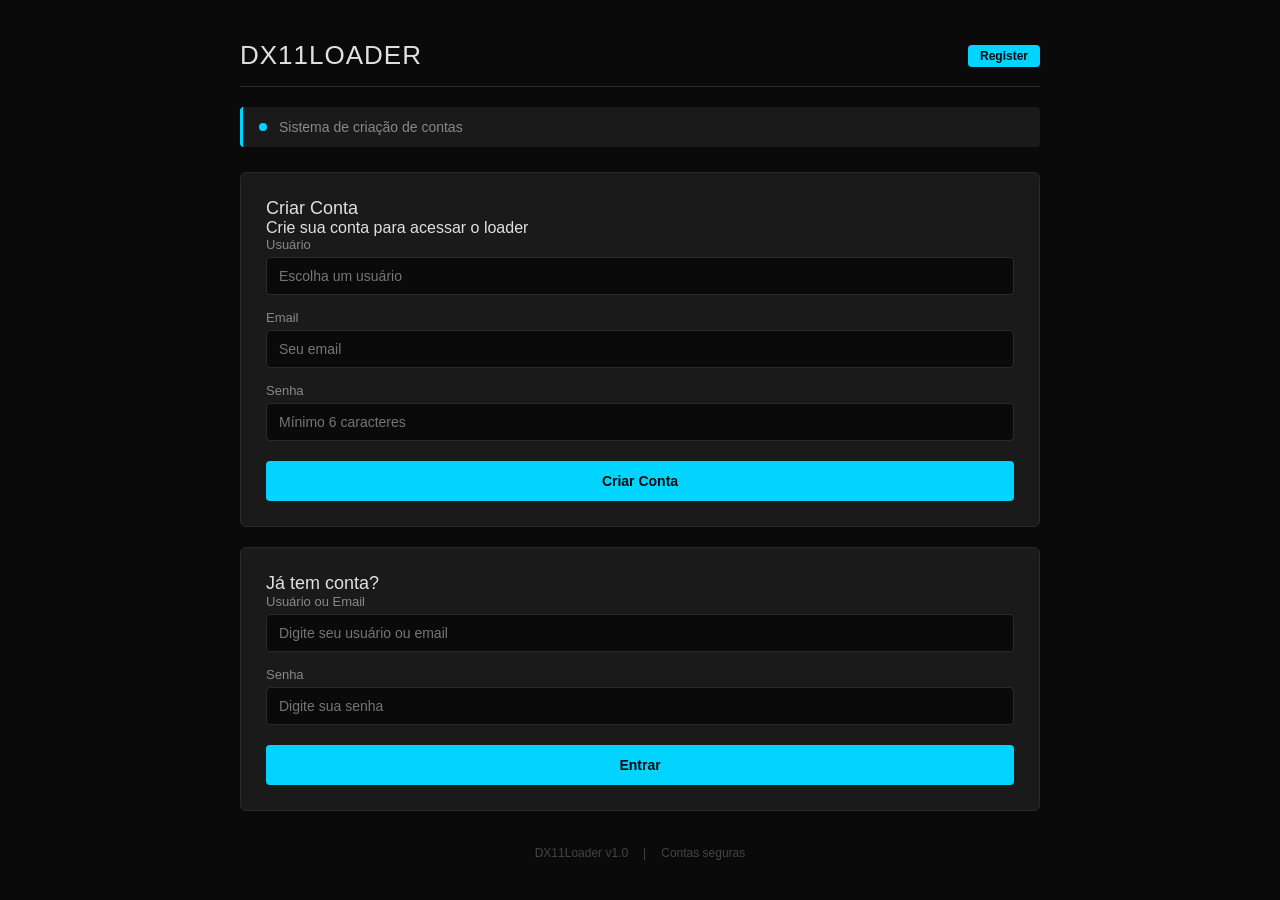
==== index.html @ 8d0c393f "Add files via upload" ====
<!DOCTYPE html>
<html lang="pt-BR">
<head>
    <meta charset="UTF-8">
    <meta name="viewport" content="width=device-width, initial-scale=1.0">
    <title>DX11Loader - Register</title>
    <link rel="stylesheet" href="style.css">
</head>
<body>
    <div class="container">
        <!-- Header -->
        <div class="header">
            <h1>DX11LOADER</h1>
            <span class="badge">Register</span>
        </div>

        <!-- Status -->
        <div class="status">
            <span class="dot"></span>
            <span>Sistema de criação de contas</span>
        </div>

        <!-- Register Form -->
        <div class="card">
            <h2>Criar Conta</h2>
            <p class="subtitle">Crie sua conta para acessar o loader</p>
            
            <form id="registerForm">
                <div class="form-group">
                    <label>Usuário</label>
                    <input type="text" id="regUsername" placeholder="Escolha um usuário" required>
                </div>
                <div class="form-group">
                    <label>Email</label>
                    <input type="email" id="regEmail" placeholder="Seu email" required>
                </div>
                <div class="form-group">
                    <label>Senha</label>
                    <input type="password" id="regPassword" placeholder="Mínimo 6 caracteres" required>
                </div>
                <button type="submit" class="btn-primary">Criar Conta</button>
            </form>
            <div id="registerMessage" class="message"></div>
        </div>

        <!-- Login -->
        <div class="card">
            <h2>Já tem conta?</h2>
            <form id="loginForm">
                <div class="form-group">
                    <label>Usuário ou Email</label>
                    <input type="text" id="loginUsername" placeholder="Digite seu usuário ou email" required>
                </div>
                <div class="form-group">
                    <label>Senha</label>
                    <input type="password" id="loginPassword" placeholder="Digite sua senha" required>
                </div>
                <button type="submit" class="btn-primary">Entrar</button>
            </form>
            <div id="loginMessage" class="message"></div>
        </div>

        <div class="footer">
            <span>DX11Loader v1.0</span>
            <span>|</span>
            <span>Contas seguras</span>
        </div>
    </div>

    <script src="script.js"></script>
</body>
</html>
---- style.css ----
* {
    margin: 0;
    padding: 0;
    box-sizing: border-box;
}

body {
    font-family: 'Segoe UI', -apple-system, BlinkMacSystemFont, sans-serif;
    background: #0A0A0A;
    color: #E0E0E0;
    display: flex;
    justify-content: center;
    padding: 40px 20px;
    min-height: 100vh;
}

.container {
    max-width: 800px;
    width: 100%;
}

.header {
    display: flex;
    justify-content: space-between;
    align-items: center;
    margin-bottom: 20px;
    padding-bottom: 15px;
    border-bottom: 1px solid #2A2A2A;
}

.header h1 {
    color: #E0E0E0;
    font-weight: 300;
    font-size: 26px;
    letter-spacing: 1px;
}

.badge {
    background: #00D4FF;
    color: #0A0A0A;
    padding: 4px 12px;
    border-radius: 4px;
    font-size: 12px;
    font-weight: 600;
}

.status {
    display: flex;
    align-items: center;
    gap: 12px;
    background: #1A1A1A;
    padding: 12px 16px;
    border-radius: 4px;
    margin-bottom: 25px;
    border-left: 3px solid #00D4FF;
    color: #888;
    font-size: 14px;
}

.status-users {
    margin-left: auto;
    color: #666;
}

.status-users strong {
    color: #00D4FF;
}

.dot {
    width: 8px;
    height: 8px;
    background: #00D4FF;
    border-radius: 50%;
    display: inline-block;
    animation: pulse 2s infinite;
}

@keyframes pulse {
    0%, 100% { opacity: 1; }
    50% { opacity: 0.3; }
}

.card {
    background: #1A1A1A;
    border-radius: 6px;
    padding: 25px;
    margin-bottom: 20px;
    border: 1px solid #2A2A2A;
}

.card h2 {
    color: #E0E0E0;
    font-size: 18px;
    font-weight: 400;
}

.card-header {
    display: flex;
    justify-content: space-between;
    align-items: center;
    margin-bottom: 15px;
}

.card-header h2 {
    margin-bottom: 0;
}

.count-badge {
    background: #00D4FF;
    color: #0A0A0A;
    padding: 2px 12px;
    border-radius: 12px;
    font-size: 14px;
    font-weight: 600;
}

.form-group {
    margin-bottom: 15px;
}

.form-group label {
    display: block;
    color: #888;
    font-size: 13px;
    margin-bottom: 5px;
}

.form-group input {
    width: 100%;
    padding: 10px 12px;
    background: #0A0A0A;
    border: 1px solid #2A2A2A;
    border-radius: 4px;
    color: #E0E0E0;
    font-size: 14px;
    outline: none;
    transition: border-color 0.2s;
}

.form-group input:focus {
    border-color: #00D4FF;
}

.btn-primary {
    width: 100%;
    padding: 12px;
    background: #00D4FF;
    color: #0A0A0A;
    border: none;
    border-radius: 4px;
    font-size: 14px;
    font-weight: 600;
    cursor: pointer;
    transition: background 0.2s;
    margin-top: 5px;
}

.btn-primary:hover {
    background: #00E5FF;
}

.btn-primary:active {
    background: #00B8D4;
}

.message {
    margin-top: 15px;
    padding: 10px 12px;
    border-radius: 4px;
    font-size: 14px;
    display: none;
}

.message.success {
    display: block;
    background: #003320;
    border: 1px solid #00C851;
    color: #00C851;
}

.message.error {
    display: block;
    background: #330000;
    border: 1px solid #FF4444;
    color: #FF4444;
}

/* Tabela de usuários */
.table-wrapper {
    overflow-x: auto;
    max-height: 300px;
    overflow-y: auto;
}

.table-wrapper::-webkit-scrollbar {
    width: 4px;
    height: 4px;
}

.table-wrapper::-webkit-scrollbar-track {
    background: transparent;
}

.table-wrapper::-webkit-scrollbar-thumb {
    background: #2A2A2A;
    border-radius: 2px;
}

.users-table {
    width: 100%;
    border-collapse: collapse;
    font-size: 14px;
}

.users-table thead {
    position: sticky;
    top: 0;
    z-index: 10;
}

.users-table th {
    text-align: left;
    padding: 10px 12px;
    color: #666;
    font-weight: 500;
    font-size: 12px;
    text-transform: uppercase;
    letter-spacing: 0.5px;
    background: #1A1A1A;
    border-bottom: 2px solid #2A2A2A;
}

.users-table td {
    padding: 10px 12px;
    border-bottom: 1px solid #2A2A2A;
    color: #E0E0E0;
}

.users-table tr:hover td {
    background: #222222;
}

.users-table .empty {
    text-align: center;
    color: #555;
    padding: 30px 0;
}

.users-table .user-id {
    color: #444;
    font-size: 12px;
}

.users-table .username {
    color: #00D4FF;
    font-weight: 500;
}

.users-table .email {
    color: #888;
    font-size: 13px;
}

.users-table .date {
    color: #444;
    font-size: 12px;
}

.api-endpoint {
    background: #0A0A0A;
    padding: 10px 14px;
    border-radius: 4px;
    margin-bottom: 8px;
    display: flex;
    align-items: center;
    gap: 12px;
    flex-wrap: wrap;
    border: 1px solid #2A2A2A;
}

.api-endpoint:last-child {
    margin-bottom: 0;
}

.method {
    font-size: 11px;
    font-weight: 700;
    padding: 2px 8px;
    border-radius: 3px;
    background: #00D4FF;
    color: #0A0A0A;
    text-transform: uppercase;
}

.url {
    color: #E0E0E0;
    font-family: 'Consolas', monospace;
    font-size: 13px;
}

.desc {
    color: #666;
    font-size: 12px;
    margin-left: auto;
}

.footer {
    text-align: center;
    color: #444;
    font-size: 12px;
    padding-top: 15px;
    display: flex;
    justify-content: center;
    gap: 15px;
}
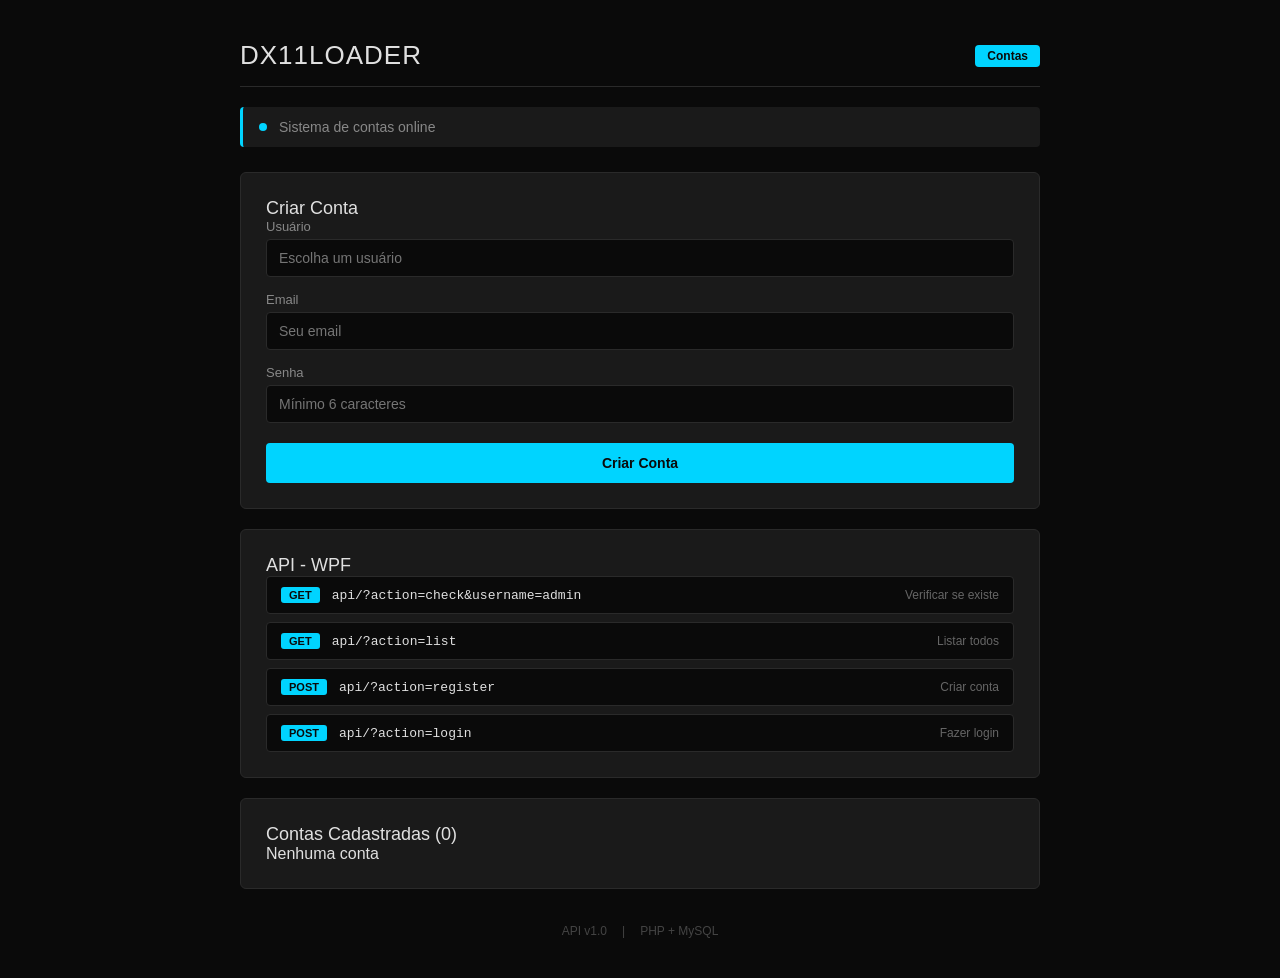
==== commit 934b96e3: "Update index.html" ====
--- a/index.html
+++ b/index.html
@@ -3,28 +3,24 @@
 <head>
     <meta charset="UTF-8">
     <meta name="viewport" content="width=device-width, initial-scale=1.0">
-    <title>DX11Loader - Register</title>
+    <title>DX11Loader - Contas</title>
     <link rel="stylesheet" href="style.css">
 </head>
 <body>
     <div class="container">
-        <!-- Header -->
         <div class="header">
             <h1>DX11LOADER</h1>
-            <span class="badge">Register</span>
+            <span class="badge">Contas</span>
         </div>
 
-        <!-- Status -->
         <div class="status">
             <span class="dot"></span>
-            <span>Sistema de criação de contas</span>
+            <span>Sistema de contas online</span>
         </div>
 
-        <!-- Register Form -->
+        <!-- Criar Conta -->
         <div class="card">
             <h2>Criar Conta</h2>
-            <p class="subtitle">Crie sua conta para acessar o loader</p>
-            
             <form id="registerForm">
                 <div class="form-group">
                     <label>Usuário</label>
@@ -43,30 +39,46 @@
             <div id="registerMessage" class="message"></div>
         </div>
 
-        <!-- Login -->
+        <!-- API Info -->
         <div class="card">
-            <h2>Já tem conta?</h2>
-            <form id="loginForm">
-                <div class="form-group">
-                    <label>Usuário ou Email</label>
-                    <input type="text" id="loginUsername" placeholder="Digite seu usuário ou email" required>
-                </div>
-                <div class="form-group">
-                    <label>Senha</label>
-                    <input type="password" id="loginPassword" placeholder="Digite sua senha" required>
-                </div>
-                <button type="submit" class="btn-primary">Entrar</button>
-            </form>
-            <div id="loginMessage" class="message"></div>
+            <h2>API - WPF</h2>
+            <div class="api-endpoint">
+                <span class="method">GET</span>
+                <span class="url">api/?action=check&username=admin</span>
+                <span class="desc">Verificar se existe</span>
+            </div>
+            <div class="api-endpoint">
+                <span class="method">GET</span>
+                <span class="url">api/?action=list</span>
+                <span class="desc">Listar todos</span>
+            </div>
+            <div class="api-endpoint">
+                <span class="method">POST</span>
+                <span class="url">api/?action=register</span>
+                <span class="desc">Criar conta</span>
+            </div>
+            <div class="api-endpoint">
+                <span class="method">POST</span>
+                <span class="url">api/?action=login</span>
+                <span class="desc">Fazer login</span>
+            </div>
+        </div>
+
+        <!-- Lista de Contas -->
+        <div class="card">
+            <h2>Contas Cadastradas <span id="userCount" class="count">(0)</span></h2>
+            <div id="usersList">
+                <div class="empty">Nenhuma conta</div>
+            </div>
         </div>
 
         <div class="footer">
-            <span>DX11Loader v1.0</span>
+            <span>API v1.0</span>
             <span>|</span>
-            <span>Contas seguras</span>
+            <span>PHP + MySQL</span>
         </div>
     </div>
 
     <script src="script.js"></script>
 </body>
-</html>+</html>
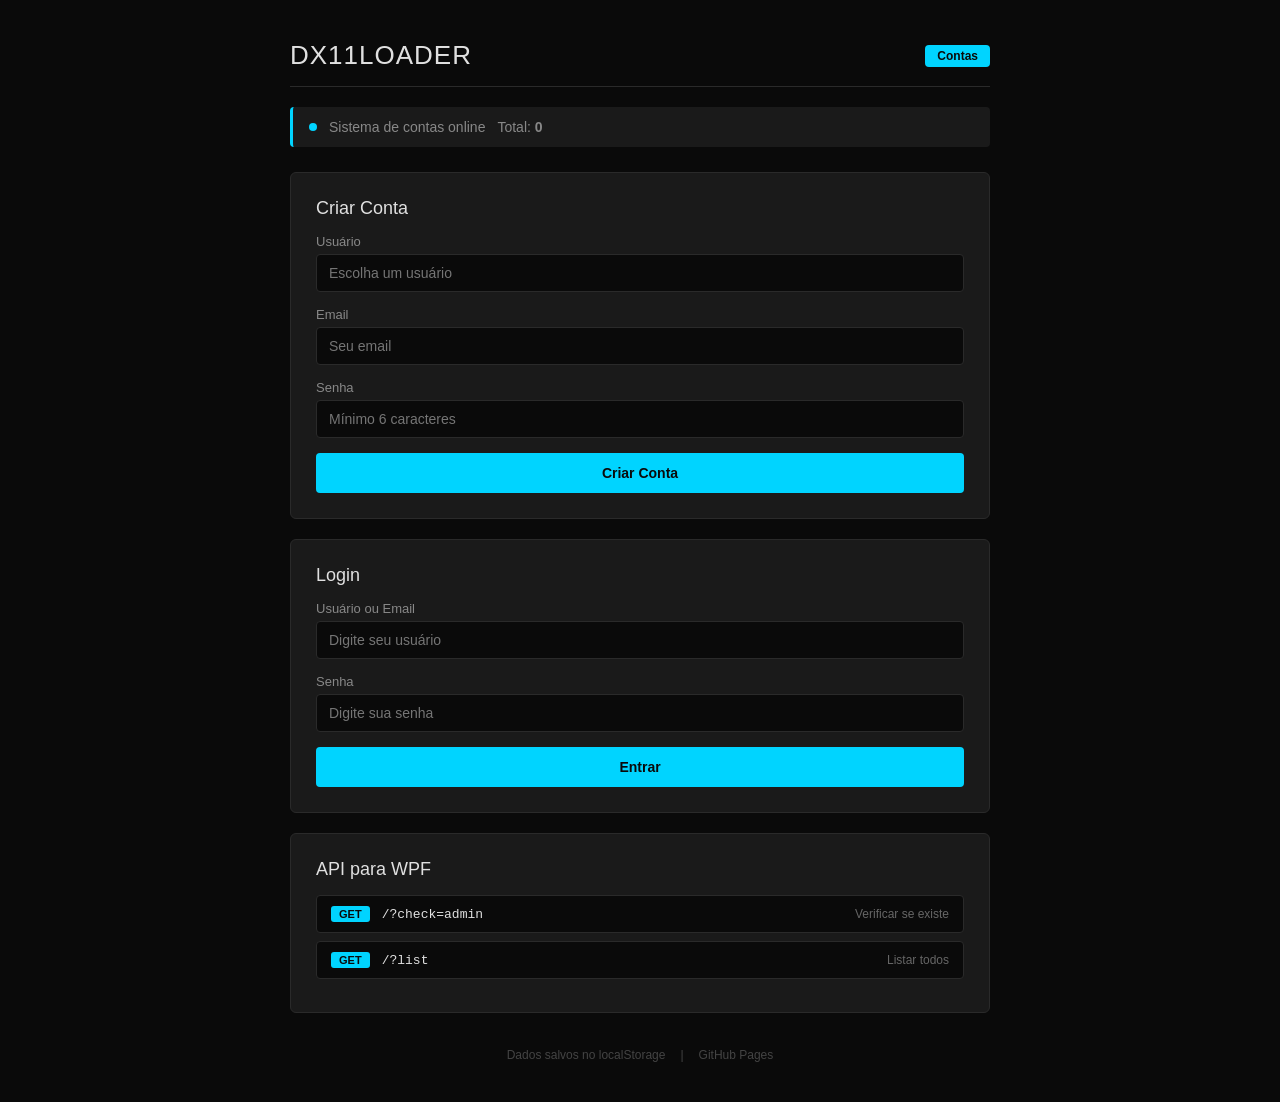
==== commit 397825ca: "Update index.html" ====
--- a/index.html
+++ b/index.html
@@ -16,6 +16,7 @@
         <div class="status">
             <span class="dot"></span>
             <span>Sistema de contas online</span>
+            <span class="status-users">Total: <strong id="totalUsers">0</strong></span>
         </div>
 
         <!-- Criar Conta -->
@@ -39,43 +40,42 @@
             <div id="registerMessage" class="message"></div>
         </div>
 
+        <!-- Login -->
+        <div class="card">
+            <h2>Login</h2>
+            <form id="loginForm">
+                <div class="form-group">
+                    <label>Usuário ou Email</label>
+                    <input type="text" id="loginUsername" placeholder="Digite seu usuário" required>
+                </div>
+                <div class="form-group">
+                    <label>Senha</label>
+                    <input type="password" id="loginPassword" placeholder="Digite sua senha" required>
+                </div>
+                <button type="submit" class="btn-primary">Entrar</button>
+            </form>
+            <div id="loginMessage" class="message"></div>
+        </div>
+
         <!-- API Info -->
         <div class="card">
-            <h2>API - WPF</h2>
+            <h2>API para WPF</h2>
             <div class="api-endpoint">
                 <span class="method">GET</span>
-                <span class="url">api/?action=check&username=admin</span>
+                <span class="url">/?check=admin</span>
                 <span class="desc">Verificar se existe</span>
             </div>
             <div class="api-endpoint">
                 <span class="method">GET</span>
-                <span class="url">api/?action=list</span>
+                <span class="url">/?list</span>
                 <span class="desc">Listar todos</span>
-            </div>
-            <div class="api-endpoint">
-                <span class="method">POST</span>
-                <span class="url">api/?action=register</span>
-                <span class="desc">Criar conta</span>
-            </div>
-            <div class="api-endpoint">
-                <span class="method">POST</span>
-                <span class="url">api/?action=login</span>
-                <span class="desc">Fazer login</span>
-            </div>
-        </div>
-
-        <!-- Lista de Contas -->
-        <div class="card">
-            <h2>Contas Cadastradas <span id="userCount" class="count">(0)</span></h2>
-            <div id="usersList">
-                <div class="empty">Nenhuma conta</div>
             </div>
         </div>
 
         <div class="footer">
-            <span>API v1.0</span>
+            <span>Dados salvos no localStorage</span>
             <span>|</span>
-            <span>PHP + MySQL</span>
+            <span>GitHub Pages</span>
         </div>
     </div>
 
--- a/style.css
+++ b/style.css
@@ -5,7 +5,7 @@
 }
 
 body {
-    font-family: 'Segoe UI', -apple-system, BlinkMacSystemFont, sans-serif;
+    font-family: 'Segoe UI', sans-serif;
     background: #0A0A0A;
     color: #E0E0E0;
     display: flex;
@@ -15,7 +15,7 @@
 }
 
 .container {
-    max-width: 800px;
+    max-width: 700px;
     width: 100%;
 }
 
@@ -55,15 +55,6 @@
     border-left: 3px solid #00D4FF;
     color: #888;
     font-size: 14px;
-}
-
-.status-users {
-    margin-left: auto;
-    color: #666;
-}
-
-.status-users strong {
-    color: #00D4FF;
 }
 
 .dot {
@@ -92,26 +83,13 @@
     color: #E0E0E0;
     font-size: 18px;
     font-weight: 400;
-}
-
-.card-header {
-    display: flex;
-    justify-content: space-between;
-    align-items: center;
     margin-bottom: 15px;
 }
 
-.card-header h2 {
-    margin-bottom: 0;
-}
-
-.count-badge {
-    background: #00D4FF;
-    color: #0A0A0A;
-    padding: 2px 12px;
-    border-radius: 12px;
-    font-size: 14px;
-    font-weight: 600;
+.count {
+    color: #666;
+    font-size: 14px;
+    font-weight: 300;
 }
 
 .form-group {
@@ -152,15 +130,10 @@
     font-weight: 600;
     cursor: pointer;
     transition: background 0.2s;
-    margin-top: 5px;
 }
 
 .btn-primary:hover {
     background: #00E5FF;
-}
-
-.btn-primary:active {
-    background: #00B8D4;
 }
 
 .message {
@@ -185,87 +158,6 @@
     color: #FF4444;
 }
 
-/* Tabela de usuários */
-.table-wrapper {
-    overflow-x: auto;
-    max-height: 300px;
-    overflow-y: auto;
-}
-
-.table-wrapper::-webkit-scrollbar {
-    width: 4px;
-    height: 4px;
-}
-
-.table-wrapper::-webkit-scrollbar-track {
-    background: transparent;
-}
-
-.table-wrapper::-webkit-scrollbar-thumb {
-    background: #2A2A2A;
-    border-radius: 2px;
-}
-
-.users-table {
-    width: 100%;
-    border-collapse: collapse;
-    font-size: 14px;
-}
-
-.users-table thead {
-    position: sticky;
-    top: 0;
-    z-index: 10;
-}
-
-.users-table th {
-    text-align: left;
-    padding: 10px 12px;
-    color: #666;
-    font-weight: 500;
-    font-size: 12px;
-    text-transform: uppercase;
-    letter-spacing: 0.5px;
-    background: #1A1A1A;
-    border-bottom: 2px solid #2A2A2A;
-}
-
-.users-table td {
-    padding: 10px 12px;
-    border-bottom: 1px solid #2A2A2A;
-    color: #E0E0E0;
-}
-
-.users-table tr:hover td {
-    background: #222222;
-}
-
-.users-table .empty {
-    text-align: center;
-    color: #555;
-    padding: 30px 0;
-}
-
-.users-table .user-id {
-    color: #444;
-    font-size: 12px;
-}
-
-.users-table .username {
-    color: #00D4FF;
-    font-weight: 500;
-}
-
-.users-table .email {
-    color: #888;
-    font-size: 13px;
-}
-
-.users-table .date {
-    color: #444;
-    font-size: 12px;
-}
-
 .api-endpoint {
     background: #0A0A0A;
     padding: 10px 14px;
@@ -276,10 +168,6 @@
     gap: 12px;
     flex-wrap: wrap;
     border: 1px solid #2A2A2A;
-}
-
-.api-endpoint:last-child {
-    margin-bottom: 0;
 }
 
 .method {
@@ -304,6 +192,49 @@
     margin-left: auto;
 }
 
+#usersList {
+    max-height: 200px;
+    overflow-y: auto;
+}
+
+#usersList::-webkit-scrollbar {
+    width: 4px;
+}
+
+#usersList::-webkit-scrollbar-thumb {
+    background: #2A2A2A;
+    border-radius: 2px;
+}
+
+.empty {
+    color: #555;
+    text-align: center;
+    padding: 20px 0;
+}
+
+.user-item {
+    display: flex;
+    justify-content: space-between;
+    align-items: center;
+    padding: 10px 0;
+    border-bottom: 1px solid #2A2A2A;
+}
+
+.user-item .username {
+    color: #00D4FF;
+    font-weight: 500;
+}
+
+.user-item .email {
+    color: #666;
+    font-size: 13px;
+}
+
+.user-item .date {
+    color: #444;
+    font-size: 12px;
+}
+
 .footer {
     text-align: center;
     color: #444;
@@ -312,4 +243,4 @@
     display: flex;
     justify-content: center;
     gap: 15px;
-}+}
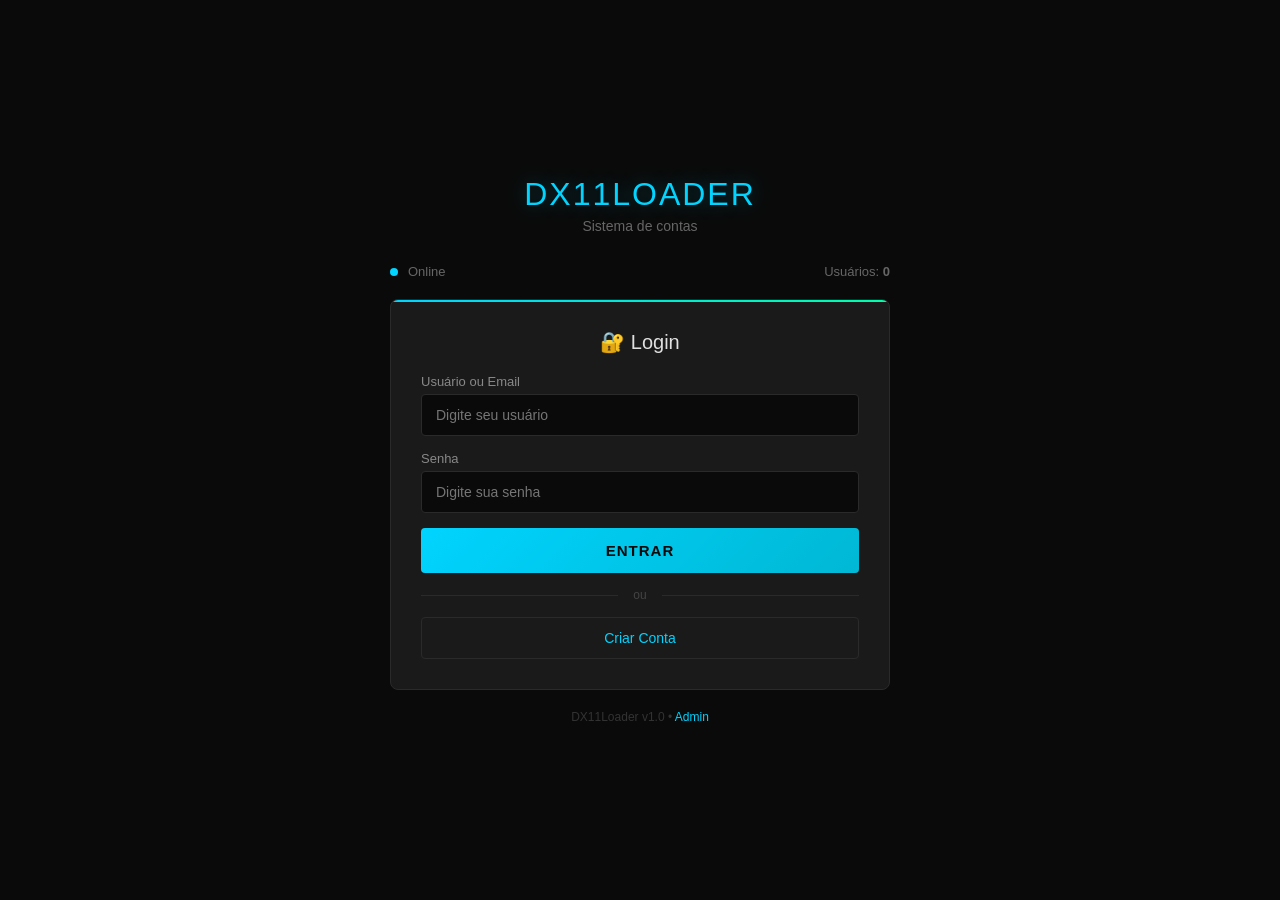
==== commit 653735f0: "Add files via upload" ====
--- a/index.html
+++ b/index.html
@@ -1,84 +1,475 @@
-<!DOCTYPE html>
-<html lang="pt-BR">
-<head>
-    <meta charset="UTF-8">
-    <meta name="viewport" content="width=device-width, initial-scale=1.0">
-    <title>DX11Loader - Contas</title>
-    <link rel="stylesheet" href="style.css">
-</head>
-<body>
-    <div class="container">
-        <div class="header">
-            <h1>DX11LOADER</h1>
-            <span class="badge">Contas</span>
-        </div>
-
-        <div class="status">
-            <span class="dot"></span>
-            <span>Sistema de contas online</span>
-            <span class="status-users">Total: <strong id="totalUsers">0</strong></span>
-        </div>
-
-        <!-- Criar Conta -->
-        <div class="card">
-            <h2>Criar Conta</h2>
-            <form id="registerForm">
-                <div class="form-group">
-                    <label>Usuário</label>
-                    <input type="text" id="regUsername" placeholder="Escolha um usuário" required>
-                </div>
-                <div class="form-group">
-                    <label>Email</label>
-                    <input type="email" id="regEmail" placeholder="Seu email" required>
-                </div>
-                <div class="form-group">
-                    <label>Senha</label>
-                    <input type="password" id="regPassword" placeholder="Mínimo 6 caracteres" required>
-                </div>
-                <button type="submit" class="btn-primary">Criar Conta</button>
-            </form>
-            <div id="registerMessage" class="message"></div>
-        </div>
-
-        <!-- Login -->
-        <div class="card">
-            <h2>Login</h2>
-            <form id="loginForm">
-                <div class="form-group">
-                    <label>Usuário ou Email</label>
-                    <input type="text" id="loginUsername" placeholder="Digite seu usuário" required>
-                </div>
-                <div class="form-group">
-                    <label>Senha</label>
-                    <input type="password" id="loginPassword" placeholder="Digite sua senha" required>
-                </div>
-                <button type="submit" class="btn-primary">Entrar</button>
-            </form>
-            <div id="loginMessage" class="message"></div>
-        </div>
-
-        <!-- API Info -->
-        <div class="card">
-            <h2>API para WPF</h2>
-            <div class="api-endpoint">
-                <span class="method">GET</span>
-                <span class="url">/?check=admin</span>
-                <span class="desc">Verificar se existe</span>
-            </div>
-            <div class="api-endpoint">
-                <span class="method">GET</span>
-                <span class="url">/?list</span>
-                <span class="desc">Listar todos</span>
-            </div>
-        </div>
-
-        <div class="footer">
-            <span>Dados salvos no localStorage</span>
-            <span>|</span>
-            <span>GitHub Pages</span>
-        </div>
-    </div>
-
-    <script src="script.js"></script>
-</body>
-</html>
+<!DOCTYPE html>
+<html lang="pt-BR">
+<head>
+    <meta charset="UTF-8">
+    <meta name="viewport" content="width=device-width, initial-scale=1.0">
+    <title>DX11Loader - Login</title>
+    <style>
+        /* ===== RESET ===== */
+        * {
+            margin: 0;
+            padding: 0;
+            box-sizing: border-box;
+        }
+        body {
+            font-family: 'Segoe UI', -apple-system, BlinkMacSystemFont, sans-serif;
+            background: #0A0A0A;
+            color: #E0E0E0;
+            display: flex;
+            justify-content: center;
+            align-items: center;
+            min-height: 100vh;
+            padding: 20px;
+        }
+        /* ===== CONTAINER ===== */
+        .container {
+            max-width: 500px;
+            width: 100%;
+        }
+        /* ===== HEADER ===== */
+        .header {
+            text-align: center;
+            margin-bottom: 30px;
+        }
+        .header h1 {
+            font-weight: 300;
+            font-size: 32px;
+            color: #00D4FF;
+            letter-spacing: 2px;
+            text-shadow: 0 0 20px rgba(0, 212, 255, 0.3);
+        }
+        .header p {
+            color: #666;
+            font-size: 14px;
+            margin-top: 5px;
+        }
+        /* ===== CARDS ===== */
+        .card {
+            background: #1A1A1A;
+            border-radius: 8px;
+            padding: 30px;
+            border: 1px solid #2A2A2A;
+            margin-bottom: 15px;
+            position: relative;
+            overflow: hidden;
+        }
+        .card::before {
+            content: '';
+            position: absolute;
+            top: 0;
+            left: 0;
+            right: 0;
+            height: 2px;
+            background: linear-gradient(90deg, #00D4FF, #00FFAA, #00D4FF);
+            background-size: 200% 100%;
+            animation: gradientMove 3s ease-in-out infinite;
+        }
+        @keyframes gradientMove {
+            0% { background-position: 0% 50%; }
+            50% { background-position: 100% 50%; }
+            100% { background-position: 0% 50%; }
+        }
+        .card h2 {
+            font-weight: 400;
+            font-size: 20px;
+            color: #E0E0E0;
+            margin-bottom: 20px;
+            text-align: center;
+        }
+        /* ===== FORM ===== */
+        .form-group {
+            margin-bottom: 15px;
+        }
+        .form-group label {
+            display: block;
+            color: #888;
+            font-size: 13px;
+            margin-bottom: 5px;
+            font-weight: 500;
+        }
+        .form-group input {
+            width: 100%;
+            padding: 12px 14px;
+            background: #0A0A0A;
+            border: 1px solid #2A2A2A;
+            border-radius: 4px;
+            color: #E0E0E0;
+            font-size: 14px;
+            outline: none;
+            transition: border-color 0.3s, box-shadow 0.3s;
+        }
+        .form-group input:focus {
+            border-color: #00D4FF;
+            box-shadow: 0 0 15px rgba(0, 212, 255, 0.1);
+        }
+        /* ===== BUTTONS ===== */
+        .btn-primary {
+            width: 100%;
+            padding: 14px;
+            background: linear-gradient(135deg, #00D4FF, #00B8D4);
+            color: #0A0A0A;
+            border: none;
+            border-radius: 4px;
+            font-size: 15px;
+            font-weight: 600;
+            cursor: pointer;
+            transition: all 0.3s;
+            text-transform: uppercase;
+            letter-spacing: 1px;
+        }
+        .btn-primary:hover {
+            transform: translateY(-2px);
+            box-shadow: 0 5px 20px rgba(0, 212, 255, 0.3);
+        }
+        .btn-primary:active {
+            transform: translateY(0);
+        }
+        .btn-secondary {
+            width: 100%;
+            padding: 12px;
+            background: transparent;
+            color: #00D4FF;
+            border: 1px solid #2A2A2A;
+            border-radius: 4px;
+            font-size: 14px;
+            cursor: pointer;
+            transition: all 0.3s;
+        }
+        .btn-secondary:hover {
+            border-color: #00D4FF;
+            background: rgba(0, 212, 255, 0.05);
+        }
+        /* ===== MESSAGES ===== */
+        .message {
+            margin-top: 15px;
+            padding: 10px 14px;
+            border-radius: 4px;
+            font-size: 14px;
+            display: none;
+            animation: slideDown 0.3s ease;
+        }
+        @keyframes slideDown {
+            from { opacity: 0; transform: translateY(-10px); }
+            to { opacity: 1; transform: translateY(0); }
+        }
+        .message.success {
+            display: block;
+            background: #003320;
+            border: 1px solid #00C851;
+            color: #00C851;
+        }
+        .message.error {
+            display: block;
+            background: #330000;
+            border: 1px solid #FF4444;
+            color: #FF4444;
+        }
+        /* ===== DIVIDER ===== */
+        .divider {
+            display: flex;
+            align-items: center;
+            gap: 15px;
+            margin: 15px 0;
+            color: #444;
+            font-size: 12px;
+        }
+        .divider::before, .divider::after {
+            content: '';
+            flex: 1;
+            height: 1px;
+            background: #2A2A2A;
+        }
+        /* ===== STATUS ===== */
+        .status {
+            display: flex;
+            align-items: center;
+            gap: 10px;
+            justify-content: center;
+            color: #666;
+            font-size: 13px;
+            margin-bottom: 20px;
+        }
+        .dot {
+            width: 8px;
+            height: 8px;
+            background: #00D4FF;
+            border-radius: 50%;
+            animation: pulse 2s infinite;
+        }
+        @keyframes pulse {
+            0%, 100% { opacity: 1; }
+            50% { opacity: 0.3; }
+        }
+        /* ===== FOOTER ===== */
+        .footer {
+            text-align: center;
+            color: #333;
+            font-size: 12px;
+            margin-top: 20px;
+        }
+        .footer a {
+            color: #00D4FF;
+            text-decoration: none;
+        }
+        /* ===== SCROLLBAR ===== */
+        ::-webkit-scrollbar { width: 6px; }
+        ::-webkit-scrollbar-track { background: #0A0A0A; }
+        ::-webkit-scrollbar-thumb { background: #2A2A2A; border-radius: 3px; }
+        ::-webkit-scrollbar-thumb:hover { background: #3A3A3A; }
+    </style>
+</head>
+<body>
+    <div class="container">
+        <div class="header">
+            <h1>DX11LOADER</h1>
+            <p>Sistema de contas</p>
+        </div>
+
+        <div class="status">
+            <span class="dot"></span>
+            <span>Online</span>
+            <span style="margin-left: auto;">Usuários: <strong id="totalUsers">0</strong></span>
+        </div>
+
+        <!-- Login -->
+        <div class="card" id="loginCard">
+            <h2>🔐 Login</h2>
+            <form id="loginForm">
+                <div class="form-group">
+                    <label>Usuário ou Email</label>
+                    <input type="text" id="loginUsername" placeholder="Digite seu usuário" required>
+                </div>
+                <div class="form-group">
+                    <label>Senha</label>
+                    <input type="password" id="loginPassword" placeholder="Digite sua senha" required>
+                </div>
+                <button type="submit" class="btn-primary">Entrar</button>
+            </form>
+            <div id="loginMessage" class="message"></div>
+            <div class="divider">ou</div>
+            <button class="btn-secondary" onclick="showRegister()">Criar Conta</button>
+        </div>
+
+        <!-- Registrar -->
+        <div class="card" id="registerCard" style="display: none;">
+            <h2>📝 Criar Conta</h2>
+            <form id="registerForm">
+                <div class="form-group">
+                    <label>Usuário</label>
+                    <input type="text" id="regUsername" placeholder="Escolha um usuário" required>
+                </div>
+                <div class="form-group">
+                    <label>Email</label>
+                    <input type="email" id="regEmail" placeholder="Seu email" required>
+                </div>
+                <div class="form-group">
+                    <label>Senha</label>
+                    <input type="password" id="regPassword" placeholder="Mínimo 6 caracteres" required>
+                </div>
+                <button type="submit" class="btn-primary">Criar Conta</button>
+            </form>
+            <div id="registerMessage" class="message"></div>
+            <div class="divider">ou</div>
+            <button class="btn-secondary" onclick="showLogin()">Já tenho conta</button>
+        </div>
+
+        <div class="footer">
+            <span>DX11Loader v1.0</span>
+            <span>•</span>
+            <a href="checklist.html" target="_blank">Admin</a>
+        </div>
+    </div>
+
+    <script>
+        // ============ PROTEÇÃO ANTI-INSPEÇÃO ============
+        document.addEventListener('keydown', function(e) {
+            if (e.key === 'F12' || 
+                (e.ctrlKey && e.shiftKey && (e.key === 'I' || e.key === 'J' || e.key === 'C')) ||
+                (e.ctrlKey && e.key === 'U')) {
+                e.preventDefault();
+                alert('🚫 Acesso negado!');
+                return false;
+            }
+        });
+
+        document.addEventListener('contextmenu', function(e) {
+            e.preventDefault();
+            alert('🚫 Clique direito bloqueado!');
+        });
+
+        // ============ BANCO DE DADOS ============
+        const DB = {
+            getUsers() {
+                try {
+                    return JSON.parse(localStorage.getItem('dx11_users') || '[]');
+                } catch {
+                    return [];
+                }
+            },
+            setUsers(users) {
+                localStorage.setItem('dx11_users', JSON.stringify(users));
+            },
+            getIP() {
+                return new Promise((resolve) => {
+                    fetch('https://api.ipify.org?format=json')
+                        .then(r => r.json())
+                        .then(d => resolve(d.ip))
+                        .catch(() => resolve('Não disponível'));
+                });
+            }
+        };
+
+        // ============ FUNÇÕES ============
+
+        function loginUser(username, password) {
+            const users = DB.getUsers();
+            const user = users.find(u => u.username === username || u.email === username);
+            
+            if (!user) {
+                return { success: false, message: 'Usuário não encontrado' };
+            }
+            
+            try {
+                const decodedPassword = atob(user.password);
+                if (password !== decodedPassword) {
+                    return { success: false, message: 'Senha incorreta' };
+                }
+            } catch {
+                return { success: false, message: 'Erro ao verificar senha' };
+            }
+            
+            return {
+                success: true,
+                message: 'Login realizado com sucesso',
+                user: {
+                    id: user.id,
+                    username: user.username,
+                    email: user.email
+                }
+            };
+        }
+
+        function registerUser(username, email, password) {
+            const users = DB.getUsers();
+
+            if (!username || !email || !password) {
+                return { success: false, message: 'Preencha todos os campos' };
+            }
+
+            if (username.length < 3) {
+                return { success: false, message: 'Usuário deve ter no mínimo 3 caracteres' };
+            }
+
+            if (password.length < 6) {
+                return { success: false, message: 'Senha deve ter no mínimo 6 caracteres' };
+            }
+
+            if (!email.includes('@')) {
+                return { success: false, message: 'Email inválido' };
+            }
+
+            if (users.find(u => u.username === username)) {
+                return { success: false, message: 'Usuário já existe' };
+            }
+
+            if (users.find(u => u.email === email)) {
+                return { success: false, message: 'Email já cadastrado' };
+            }
+
+            const newUser = {
+                id: users.length + 1,
+                username: username,
+                email: email,
+                password: btoa(password),
+                created_at: new Date().toISOString(),
+                ip: 'Aguardando...'
+            };
+
+            // Pega o IP
+            DB.getIP().then(ip => {
+                newUser.ip = ip;
+                const users = DB.getUsers();
+                const index = users.findIndex(u => u.id === newUser.id);
+                if (index !== -1) {
+                    users[index].ip = ip;
+                    DB.setUsers(users);
+                }
+            });
+
+            users.push(newUser);
+            DB.setUsers(users);
+
+            return { 
+                success: true, 
+                message: 'Conta criada com sucesso!',
+                user: newUser
+            };
+        }
+
+        // ============ UI ============
+
+        function showMessage(elementId, message, type) {
+            const el = document.getElementById(elementId);
+            if (!el) return;
+            el.textContent = message;
+            el.className = 'message ' + type;
+            
+            setTimeout(() => {
+                el.className = 'message';
+            }, 5000);
+        }
+
+        function updateUI() {
+            const users = DB.getUsers();
+            document.getElementById('totalUsers').textContent = users.length;
+        }
+
+        function showRegister() {
+            document.getElementById('loginCard').style.display = 'none';
+            document.getElementById('registerCard').style.display = 'block';
+        }
+
+        function showLogin() {
+            document.getElementById('loginCard').style.display = 'block';
+            document.getElementById('registerCard').style.display = 'none';
+        }
+
+        // ============ EVENTOS ============
+
+        document.addEventListener('DOMContentLoaded', function() {
+            updateUI();
+
+            document.getElementById('loginForm').addEventListener('submit', function(e) {
+                e.preventDefault();
+                const username = document.getElementById('loginUsername').value.trim();
+                const password = document.getElementById('loginPassword').value;
+                const result = loginUser(username, password);
+                
+                if (result.success) {
+                    showMessage('loginMessage', result.message, 'success');
+                    this.reset();
+                } else {
+                    showMessage('loginMessage', result.message, 'error');
+                }
+            });
+
+            document.getElementById('registerForm').addEventListener('submit', function(e) {
+                e.preventDefault();
+                const username = document.getElementById('regUsername').value.trim();
+                const email = document.getElementById('regEmail').value.trim();
+                const password = document.getElementById('regPassword').value;
+                const result = registerUser(username, email, password);
+                
+                if (result.success) {
+                    showMessage('registerMessage', result.message, 'success');
+                    this.reset();
+                    updateUI();
+                    setTimeout(showLogin, 1500);
+                } else {
+                    showMessage('registerMessage', result.message, 'error');
+                }
+            });
+        });
+    </script>
+</body>
+</html>
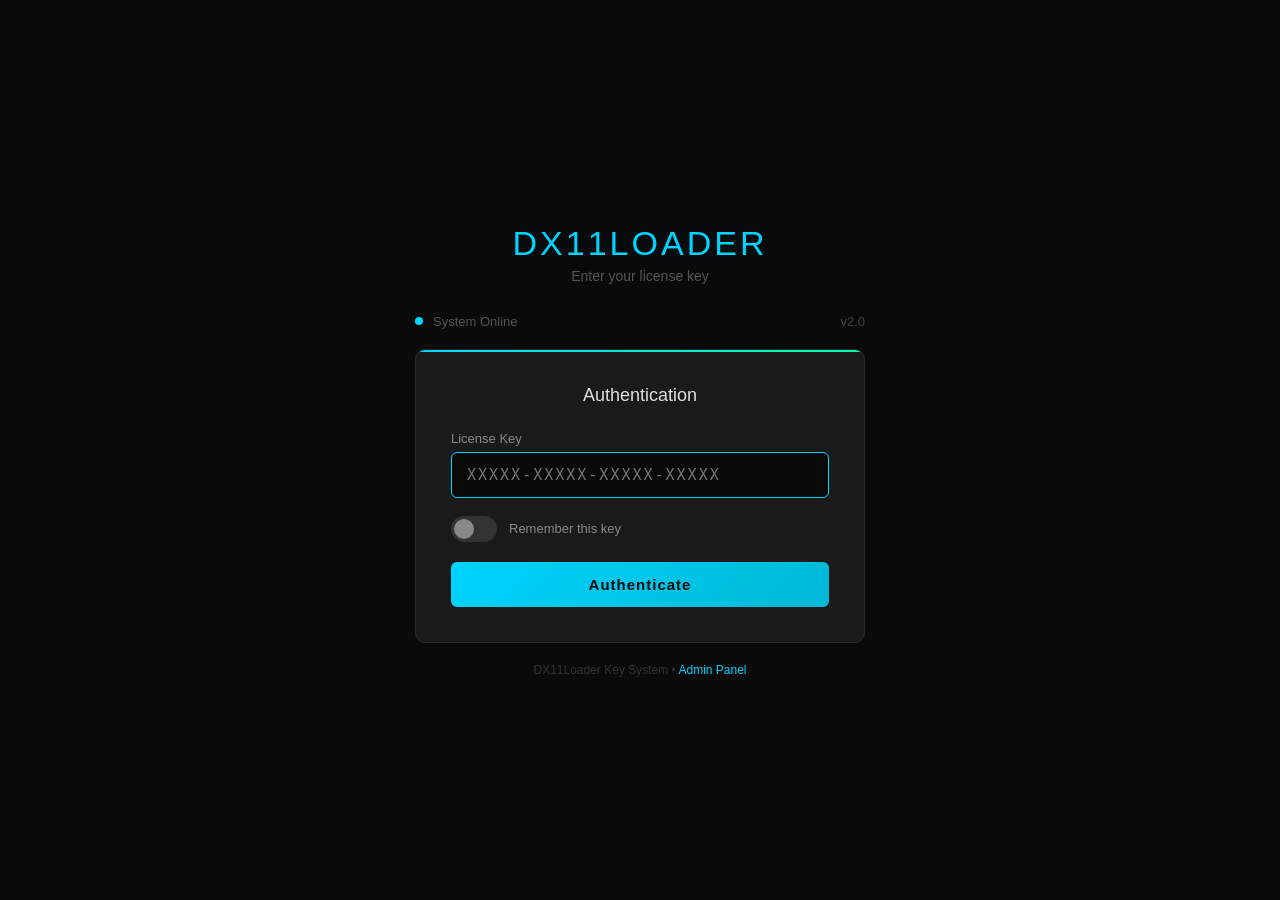
==== commit c8a089d7: "Update index.html" ====
--- a/index.html
+++ b/index.html
@@ -3,9 +3,8 @@
 <head>
     <meta charset="UTF-8">
     <meta name="viewport" content="width=device-width, initial-scale=1.0">
-    <title>DX11Loader - Login</title>
+    <title>DX11Loader - Key System</title>
     <style>
-        /* ===== RESET ===== */
         * {
             margin: 0;
             padding: 0;
@@ -21,35 +20,31 @@
             min-height: 100vh;
             padding: 20px;
         }
-        /* ===== CONTAINER ===== */
         .container {
-            max-width: 500px;
+            max-width: 450px;
             width: 100%;
         }
-        /* ===== HEADER ===== */
         .header {
             text-align: center;
             margin-bottom: 30px;
         }
         .header h1 {
             font-weight: 300;
-            font-size: 32px;
+            font-size: 34px;
             color: #00D4FF;
-            letter-spacing: 2px;
-            text-shadow: 0 0 20px rgba(0, 212, 255, 0.3);
+            letter-spacing: 3px;
+            text-shadow: 0 0 30px rgba(0, 212, 255, 0.15);
         }
         .header p {
-            color: #666;
+            color: #555;
             font-size: 14px;
             margin-top: 5px;
         }
-        /* ===== CARDS ===== */
         .card {
             background: #1A1A1A;
-            border-radius: 8px;
-            padding: 30px;
+            border-radius: 10px;
+            padding: 35px;
             border: 1px solid #2A2A2A;
-            margin-bottom: 15px;
             position: relative;
             overflow: hidden;
         }
@@ -71,79 +66,58 @@
         }
         .card h2 {
             font-weight: 400;
-            font-size: 20px;
+            font-size: 18px;
             color: #E0E0E0;
-            margin-bottom: 20px;
             text-align: center;
-        }
-        /* ===== FORM ===== */
+            margin-bottom: 25px;
+        }
         .form-group {
-            margin-bottom: 15px;
+            margin-bottom: 18px;
         }
         .form-group label {
             display: block;
             color: #888;
             font-size: 13px;
-            margin-bottom: 5px;
+            margin-bottom: 6px;
             font-weight: 500;
         }
         .form-group input {
             width: 100%;
-            padding: 12px 14px;
+            padding: 13px 15px;
             background: #0A0A0A;
             border: 1px solid #2A2A2A;
-            border-radius: 4px;
+            border-radius: 6px;
             color: #E0E0E0;
-            font-size: 14px;
+            font-size: 15px;
+            font-family: 'Consolas', monospace;
+            letter-spacing: 2px;
             outline: none;
-            transition: border-color 0.3s, box-shadow 0.3s;
+            transition: border-color 0.3s;
         }
         .form-group input:focus {
             border-color: #00D4FF;
-            box-shadow: 0 0 15px rgba(0, 212, 255, 0.1);
-        }
-        /* ===== BUTTONS ===== */
+        }
         .btn-primary {
             width: 100%;
             padding: 14px;
             background: linear-gradient(135deg, #00D4FF, #00B8D4);
             color: #0A0A0A;
             border: none;
-            border-radius: 4px;
+            border-radius: 6px;
             font-size: 15px;
             font-weight: 600;
             cursor: pointer;
             transition: all 0.3s;
-            text-transform: uppercase;
             letter-spacing: 1px;
         }
         .btn-primary:hover {
             transform: translateY(-2px);
-            box-shadow: 0 5px 20px rgba(0, 212, 255, 0.3);
-        }
-        .btn-primary:active {
-            transform: translateY(0);
-        }
-        .btn-secondary {
-            width: 100%;
-            padding: 12px;
-            background: transparent;
-            color: #00D4FF;
-            border: 1px solid #2A2A2A;
-            border-radius: 4px;
-            font-size: 14px;
-            cursor: pointer;
-            transition: all 0.3s;
-        }
-        .btn-secondary:hover {
-            border-color: #00D4FF;
-            background: rgba(0, 212, 255, 0.05);
-        }
-        /* ===== MESSAGES ===== */
+            box-shadow: 0 5px 25px rgba(0, 212, 255, 0.25);
+        }
         .message {
             margin-top: 15px;
-            padding: 10px 14px;
-            border-radius: 4px;
+            padding: 12px 15px;
+            border-radius: 6px;
             font-size: 14px;
             display: none;
             animation: slideDown 0.3s ease;
@@ -164,28 +138,74 @@
             border: 1px solid #FF4444;
             color: #FF4444;
         }
-        /* ===== DIVIDER ===== */
-        .divider {
+        .toggle-group {
             display: flex;
             align-items: center;
-            gap: 15px;
-            margin: 15px 0;
-            color: #444;
+            gap: 12px;
+            margin: 15px 0 20px 0;
+        }
+        .toggle-switch {
+            position: relative;
+            width: 46px;
+            height: 26px;
+            flex-shrink: 0;
+            cursor: pointer;
+        }
+        .toggle-switch input {
+            opacity: 0;
+            width: 0;
+            height: 0;
+        }
+        .toggle-slider {
+            position: absolute;
+            cursor: pointer;
+            top: 0;
+            left: 0;
+            right: 0;
+            bottom: 0;
+            background: #333333;
+            transition: 0.3s;
+            border-radius: 26px;
+        }
+        .toggle-slider::before {
+            content: "";
+            position: absolute;
+            height: 20px;
+            width: 20px;
+            left: 3px;
+            bottom: 3px;
+            background: #888888;
+            transition: 0.3s;
+            border-radius: 50%;
+        }
+        .toggle-switch input:checked + .toggle-slider {
+            background: #00D4FF;
+        }
+        .toggle-switch input:checked + .toggle-slider::before {
+            transform: translateX(20px);
+            background: #FFFFFF;
+        }
+        .toggle-label {
+            color: #888;
+            font-size: 13px;
+            user-select: none;
+        }
+        .footer {
+            text-align: center;
+            color: #333;
             font-size: 12px;
-        }
-        .divider::before, .divider::after {
-            content: '';
-            flex: 1;
-            height: 1px;
-            background: #2A2A2A;
-        }
-        /* ===== STATUS ===== */
+            margin-top: 20px;
+        }
+        .footer a {
+            color: #00D4FF;
+            text-decoration: none;
+        }
         .status {
             display: flex;
             align-items: center;
             gap: 10px;
             justify-content: center;
-            color: #666;
+            color: #555;
             font-size: 13px;
             margin-bottom: 20px;
         }
@@ -200,217 +220,117 @@
             0%, 100% { opacity: 1; }
             50% { opacity: 0.3; }
         }
-        /* ===== FOOTER ===== */
-        .footer {
-            text-align: center;
-            color: #333;
-            font-size: 12px;
-            margin-top: 20px;
-        }
-        .footer a {
-            color: #00D4FF;
-            text-decoration: none;
-        }
-        /* ===== SCROLLBAR ===== */
         ::-webkit-scrollbar { width: 6px; }
         ::-webkit-scrollbar-track { background: #0A0A0A; }
         ::-webkit-scrollbar-thumb { background: #2A2A2A; border-radius: 3px; }
-        ::-webkit-scrollbar-thumb:hover { background: #3A3A3A; }
     </style>
 </head>
 <body>
     <div class="container">
         <div class="header">
             <h1>DX11LOADER</h1>
-            <p>Sistema de contas</p>
+            <p>Enter your license key</p>
         </div>
 
         <div class="status">
             <span class="dot"></span>
-            <span>Online</span>
-            <span style="margin-left: auto;">Usuários: <strong id="totalUsers">0</strong></span>
+            <span>System Online</span>
+            <span style="margin-left: auto; color: #444;">v2.0</span>
         </div>
 
-        <!-- Login -->
-        <div class="card" id="loginCard">
-            <h2>🔐 Login</h2>
+        <div class="card">
+            <h2>Authentication</h2>
+            
             <form id="loginForm">
                 <div class="form-group">
-                    <label>Usuário ou Email</label>
-                    <input type="text" id="loginUsername" placeholder="Digite seu usuário" required>
+                    <label>License Key</label>
+                    <input type="text" id="keyInput" placeholder="XXXXX-XXXXX-XXXXX-XXXXX" required autofocus>
                 </div>
-                <div class="form-group">
-                    <label>Senha</label>
-                    <input type="password" id="loginPassword" placeholder="Digite sua senha" required>
+
+                <div class="toggle-group">
+                    <label class="toggle-switch">
+                        <input type="checkbox" id="rememberKey">
+                        <span class="toggle-slider"></span>
+                    </label>
+                    <span class="toggle-label">Remember this key</span>
                 </div>
-                <button type="submit" class="btn-primary">Entrar</button>
+
+                <button type="submit" class="btn-primary">Authenticate</button>
             </form>
-            <div id="loginMessage" class="message"></div>
-            <div class="divider">ou</div>
-            <button class="btn-secondary" onclick="showRegister()">Criar Conta</button>
+            
+            <div id="message" class="message"></div>
         </div>
 
-        <!-- Registrar -->
-        <div class="card" id="registerCard" style="display: none;">
-            <h2>📝 Criar Conta</h2>
-            <form id="registerForm">
-                <div class="form-group">
-                    <label>Usuário</label>
-                    <input type="text" id="regUsername" placeholder="Escolha um usuário" required>
-                </div>
-                <div class="form-group">
-                    <label>Email</label>
-                    <input type="email" id="regEmail" placeholder="Seu email" required>
-                </div>
-                <div class="form-group">
-                    <label>Senha</label>
-                    <input type="password" id="regPassword" placeholder="Mínimo 6 caracteres" required>
-                </div>
-                <button type="submit" class="btn-primary">Criar Conta</button>
-            </form>
-            <div id="registerMessage" class="message"></div>
-            <div class="divider">ou</div>
-            <button class="btn-secondary" onclick="showLogin()">Já tenho conta</button>
-        </div>
-
         <div class="footer">
-            <span>DX11Loader v1.0</span>
+            <span>DX11Loader Key System</span>
             <span>•</span>
-            <a href="checklist.html" target="_blank">Admin</a>
+            <a href="admin.html">Admin Panel</a>
         </div>
     </div>
 
     <script>
-        // ============ PROTEÇÃO ANTI-INSPEÇÃO ============
+        // ============ PROTEÇÃO ============
         document.addEventListener('keydown', function(e) {
             if (e.key === 'F12' || 
                 (e.ctrlKey && e.shiftKey && (e.key === 'I' || e.key === 'J' || e.key === 'C')) ||
-                (e.ctrlKey && e.key === 'U')) {
+                (e.ctrlKey && e.key === 'U') ||
+                (e.ctrlKey && e.key === 'S')) {
                 e.preventDefault();
-                alert('🚫 Acesso negado!');
                 return false;
             }
         });
 
         document.addEventListener('contextmenu', function(e) {
             e.preventDefault();
-            alert('🚫 Clique direito bloqueado!');
+            return false;
         });
 
-        // ============ BANCO DE DADOS ============
+        // ============ DATABASE ============
         const DB = {
-            getUsers() {
+            getKeys() {
                 try {
-                    return JSON.parse(localStorage.getItem('dx11_users') || '[]');
+                    return JSON.parse(localStorage.getItem('dx11_keys') || '[]');
                 } catch {
                     return [];
                 }
             },
-            setUsers(users) {
-                localStorage.setItem('dx11_users', JSON.stringify(users));
+            getRemembered() {
+                return localStorage.getItem('dx11_remembered') || '';
             },
-            getIP() {
-                return new Promise((resolve) => {
-                    fetch('https://api.ipify.org?format=json')
-                        .then(r => r.json())
-                        .then(d => resolve(d.ip))
-                        .catch(() => resolve('Não disponível'));
-                });
+            setRemembered(key) {
+                localStorage.setItem('dx11_remembered', key);
             }
         };
 
-        // ============ FUNÇÕES ============
-
-        function loginUser(username, password) {
-            const users = DB.getUsers();
-            const user = users.find(u => u.username === username || u.email === username);
+        // ============ FUNÇÃO ============
+
+        function validateKey(key) {
+            const keys = DB.getKeys();
+            const found = keys.find(k => k.key === key);
             
-            if (!user) {
-                return { success: false, message: 'Usuário não encontrado' };
-            }
-            
-            try {
-                const decodedPassword = atob(user.password);
-                if (password !== decodedPassword) {
-                    return { success: false, message: 'Senha incorreta' };
+            if (!found) {
+                return { valid: false, message: 'Invalid license key' };
+            }
+
+            if (found.expires !== 'infinity') {
+                const now = new Date();
+                const exp = new Date(found.expires);
+                if (now > exp) {
+                    return { valid: false, message: 'License key expired' };
                 }
-            } catch {
-                return { success: false, message: 'Erro ao verificar senha' };
-            }
-            
-            return {
-                success: true,
-                message: 'Login realizado com sucesso',
-                user: {
-                    id: user.id,
-                    username: user.username,
-                    email: user.email
-                }
+            }
+
+            return { 
+                valid: true, 
+                message: 'Authentication successful',
+                user: found
             };
         }
 
-        function registerUser(username, email, password) {
-            const users = DB.getUsers();
-
-            if (!username || !email || !password) {
-                return { success: false, message: 'Preencha todos os campos' };
-            }
-
-            if (username.length < 3) {
-                return { success: false, message: 'Usuário deve ter no mínimo 3 caracteres' };
-            }
-
-            if (password.length < 6) {
-                return { success: false, message: 'Senha deve ter no mínimo 6 caracteres' };
-            }
-
-            if (!email.includes('@')) {
-                return { success: false, message: 'Email inválido' };
-            }
-
-            if (users.find(u => u.username === username)) {
-                return { success: false, message: 'Usuário já existe' };
-            }
-
-            if (users.find(u => u.email === email)) {
-                return { success: false, message: 'Email já cadastrado' };
-            }
-
-            const newUser = {
-                id: users.length + 1,
-                username: username,
-                email: email,
-                password: btoa(password),
-                created_at: new Date().toISOString(),
-                ip: 'Aguardando...'
-            };
-
-            // Pega o IP
-            DB.getIP().then(ip => {
-                newUser.ip = ip;
-                const users = DB.getUsers();
-                const index = users.findIndex(u => u.id === newUser.id);
-                if (index !== -1) {
-                    users[index].ip = ip;
-                    DB.setUsers(users);
-                }
-            });
-
-            users.push(newUser);
-            DB.setUsers(users);
-
-            return { 
-                success: true, 
-                message: 'Conta criada com sucesso!',
-                user: newUser
-            };
-        }
-
         // ============ UI ============
 
-        function showMessage(elementId, message, type) {
-            const el = document.getElementById(elementId);
-            if (!el) return;
+        function showMessage(message, type) {
+            const el = document.getElementById('message');
             el.textContent = message;
             el.className = 'message ' + type;
             
@@ -419,57 +339,58 @@
             }, 5000);
         }
 
-        function updateUI() {
-            const users = DB.getUsers();
-            document.getElementById('totalUsers').textContent = users.length;
-        }
-
-        function showRegister() {
-            document.getElementById('loginCard').style.display = 'none';
-            document.getElementById('registerCard').style.display = 'block';
-        }
-
-        function showLogin() {
-            document.getElementById('loginCard').style.display = 'block';
-            document.getElementById('registerCard').style.display = 'none';
-        }
-
-        // ============ EVENTOS ============
+        function loadRemembered() {
+            const remembered = DB.getRemembered();
+            if (remembered) {
+                document.getElementById('keyInput').value = remembered;
+                document.getElementById('rememberKey').checked = true;
+            }
+        }
+
+        // ============ EVENTO ============
 
         document.addEventListener('DOMContentLoaded', function() {
-            updateUI();
+            loadRemembered();
 
             document.getElementById('loginForm').addEventListener('submit', function(e) {
                 e.preventDefault();
-                const username = document.getElementById('loginUsername').value.trim();
-                const password = document.getElementById('loginPassword').value;
-                const result = loginUser(username, password);
                 
-                if (result.success) {
-                    showMessage('loginMessage', result.message, 'success');
-                    this.reset();
+                const key = document.getElementById('keyInput').value.trim();
+                const remember = document.getElementById('rememberKey').checked;
+
+                if (!key) {
+                    showMessage('Please enter your license key', 'error');
+                    return;
+                }
+
+                const result = validateKey(key);
+
+                if (result.valid) {
+                    if (remember) {
+                        DB.setRemembered(key);
+                    } else {
+                        DB.setRemembered('');
+                    }
+                    
+                    showMessage('Authentication successful!', 'success');
+                    
+                    // Simula loading
+                    const btn = document.querySelector('.btn-primary');
+                    btn.textContent = 'Loading...';
+                    btn.disabled = true;
+                    
+                    setTimeout(() => {
+                        btn.textContent = 'Authenticate';
+                        btn.disabled = false;
+                    }, 2000);
                 } else {
-                    showMessage('loginMessage', result.message, 'error');
-                }
-            });
-
-            document.getElementById('registerForm').addEventListener('submit', function(e) {
-                e.preventDefault();
-                const username = document.getElementById('regUsername').value.trim();
-                const email = document.getElementById('regEmail').value.trim();
-                const password = document.getElementById('regPassword').value;
-                const result = registerUser(username, email, password);
-                
-                if (result.success) {
-                    showMessage('registerMessage', result.message, 'success');
-                    this.reset();
-                    updateUI();
-                    setTimeout(showLogin, 1500);
-                } else {
-                    showMessage('registerMessage', result.message, 'error');
+                    showMessage(result.message, 'error');
                 }
             });
         });
+
+        console.log('DX11Loader Key System');
+        console.log('Keys stored: ' + DB.getKeys().length);
     </script>
 </body>
-</html>+</html>
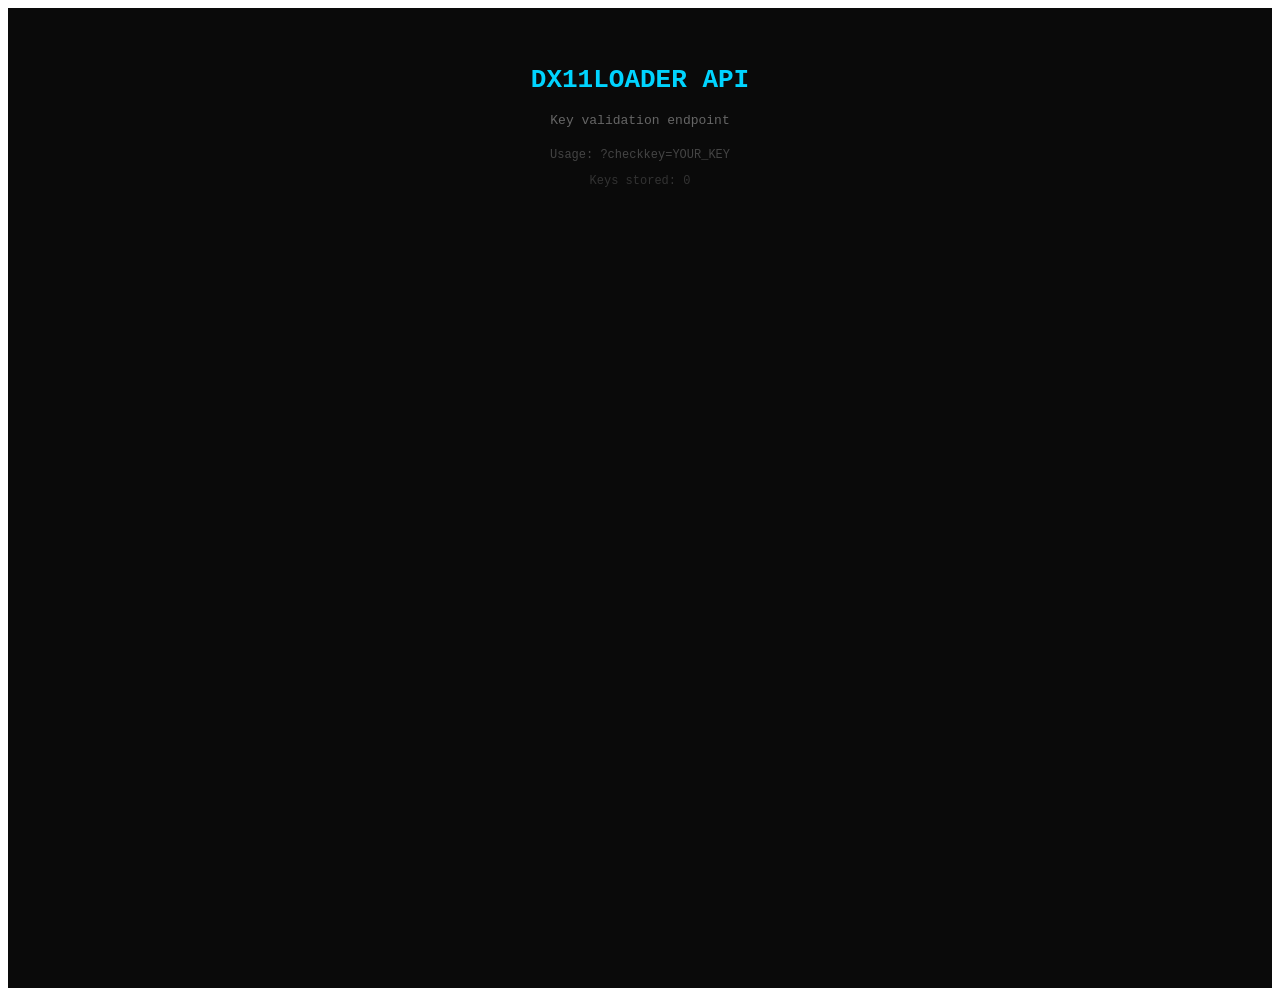
==== commit 98ab2012: "Update index.html" ====
--- a/index.html
+++ b/index.html
@@ -2,290 +2,13 @@
 <html lang="pt-BR">
 <head>
     <meta charset="UTF-8">
-    <meta name="viewport" content="width=device-width, initial-scale=1.0">
-    <title>DX11Loader - Key System</title>
-    <style>
-        * {
-            margin: 0;
-            padding: 0;
-            box-sizing: border-box;
-        }
-        body {
-            font-family: 'Segoe UI', -apple-system, BlinkMacSystemFont, sans-serif;
-            background: #0A0A0A;
-            color: #E0E0E0;
-            display: flex;
-            justify-content: center;
-            align-items: center;
-            min-height: 100vh;
-            padding: 20px;
-        }
-        .container {
-            max-width: 450px;
-            width: 100%;
-        }
-        .header {
-            text-align: center;
-            margin-bottom: 30px;
-        }
-        .header h1 {
-            font-weight: 300;
-            font-size: 34px;
-            color: #00D4FF;
-            letter-spacing: 3px;
-            text-shadow: 0 0 30px rgba(0, 212, 255, 0.15);
-        }
-        .header p {
-            color: #555;
-            font-size: 14px;
-            margin-top: 5px;
-        }
-        .card {
-            background: #1A1A1A;
-            border-radius: 10px;
-            padding: 35px;
-            border: 1px solid #2A2A2A;
-            position: relative;
-            overflow: hidden;
-        }
-        .card::before {
-            content: '';
-            position: absolute;
-            top: 0;
-            left: 0;
-            right: 0;
-            height: 2px;
-            background: linear-gradient(90deg, #00D4FF, #00FFAA, #00D4FF);
-            background-size: 200% 100%;
-            animation: gradientMove 3s ease-in-out infinite;
-        }
-        @keyframes gradientMove {
-            0% { background-position: 0% 50%; }
-            50% { background-position: 100% 50%; }
-            100% { background-position: 0% 50%; }
-        }
-        .card h2 {
-            font-weight: 400;
-            font-size: 18px;
-            color: #E0E0E0;
-            text-align: center;
-            margin-bottom: 25px;
-        }
-        .form-group {
-            margin-bottom: 18px;
-        }
-        .form-group label {
-            display: block;
-            color: #888;
-            font-size: 13px;
-            margin-bottom: 6px;
-            font-weight: 500;
-        }
-        .form-group input {
-            width: 100%;
-            padding: 13px 15px;
-            background: #0A0A0A;
-            border: 1px solid #2A2A2A;
-            border-radius: 6px;
-            color: #E0E0E0;
-            font-size: 15px;
-            font-family: 'Consolas', monospace;
-            letter-spacing: 2px;
-            outline: none;
-            transition: border-color 0.3s;
-        }
-        .form-group input:focus {
-            border-color: #00D4FF;
-        }
-        .btn-primary {
-            width: 100%;
-            padding: 14px;
-            background: linear-gradient(135deg, #00D4FF, #00B8D4);
-            color: #0A0A0A;
-            border: none;
-            border-radius: 6px;
-            font-size: 15px;
-            font-weight: 600;
-            cursor: pointer;
-            transition: all 0.3s;
-            letter-spacing: 1px;
-        }
-        .btn-primary:hover {
-            transform: translateY(-2px);
-            box-shadow: 0 5px 25px rgba(0, 212, 255, 0.25);
-        }
-        .message {
-            margin-top: 15px;
-            padding: 12px 15px;
-            border-radius: 6px;
-            font-size: 14px;
-            display: none;
-            animation: slideDown 0.3s ease;
-        }
-        @keyframes slideDown {
-            from { opacity: 0; transform: translateY(-10px); }
-            to { opacity: 1; transform: translateY(0); }
-        }
-        .message.success {
-            display: block;
-            background: #003320;
-            border: 1px solid #00C851;
-            color: #00C851;
-        }
-        .message.error {
-            display: block;
-            background: #330000;
-            border: 1px solid #FF4444;
-            color: #FF4444;
-        }
-        .toggle-group {
-            display: flex;
-            align-items: center;
-            gap: 12px;
-            margin: 15px 0 20px 0;
-        }
-        .toggle-switch {
-            position: relative;
-            width: 46px;
-            height: 26px;
-            flex-shrink: 0;
-            cursor: pointer;
-        }
-        .toggle-switch input {
-            opacity: 0;
-            width: 0;
-            height: 0;
-        }
-        .toggle-slider {
-            position: absolute;
-            cursor: pointer;
-            top: 0;
-            left: 0;
-            right: 0;
-            bottom: 0;
-            background: #333333;
-            transition: 0.3s;
-            border-radius: 26px;
-        }
-        .toggle-slider::before {
-            content: "";
-            position: absolute;
-            height: 20px;
-            width: 20px;
-            left: 3px;
-            bottom: 3px;
-            background: #888888;
-            transition: 0.3s;
-            border-radius: 50%;
-        }
-        .toggle-switch input:checked + .toggle-slider {
-            background: #00D4FF;
-        }
-        .toggle-switch input:checked + .toggle-slider::before {
-            transform: translateX(20px);
-            background: #FFFFFF;
-        }
-        .toggle-label {
-            color: #888;
-            font-size: 13px;
-            user-select: none;
-        }
-        .footer {
-            text-align: center;
-            color: #333;
-            font-size: 12px;
-            margin-top: 20px;
-        }
-        .footer a {
-            color: #00D4FF;
-            text-decoration: none;
-        }
-        .status {
-            display: flex;
-            align-items: center;
-            gap: 10px;
-            justify-content: center;
-            color: #555;
-            font-size: 13px;
-            margin-bottom: 20px;
-        }
-        .dot {
-            width: 8px;
-            height: 8px;
-            background: #00D4FF;
-            border-radius: 50%;
-            animation: pulse 2s infinite;
-        }
-        @keyframes pulse {
-            0%, 100% { opacity: 1; }
-            50% { opacity: 0.3; }
-        }
-        ::-webkit-scrollbar { width: 6px; }
-        ::-webkit-scrollbar-track { background: #0A0A0A; }
-        ::-webkit-scrollbar-thumb { background: #2A2A2A; border-radius: 3px; }
-    </style>
+    <title>DX11Loader - Key API</title>
 </head>
 <body>
-    <div class="container">
-        <div class="header">
-            <h1>DX11LOADER</h1>
-            <p>Enter your license key</p>
-        </div>
-
-        <div class="status">
-            <span class="dot"></span>
-            <span>System Online</span>
-            <span style="margin-left: auto; color: #444;">v2.0</span>
-        </div>
-
-        <div class="card">
-            <h2>Authentication</h2>
-            
-            <form id="loginForm">
-                <div class="form-group">
-                    <label>License Key</label>
-                    <input type="text" id="keyInput" placeholder="XXXXX-XXXXX-XXXXX-XXXXX" required autofocus>
-                </div>
-
-                <div class="toggle-group">
-                    <label class="toggle-switch">
-                        <input type="checkbox" id="rememberKey">
-                        <span class="toggle-slider"></span>
-                    </label>
-                    <span class="toggle-label">Remember this key</span>
-                </div>
-
-                <button type="submit" class="btn-primary">Authenticate</button>
-            </form>
-            
-            <div id="message" class="message"></div>
-        </div>
-
-        <div class="footer">
-            <span>DX11Loader Key System</span>
-            <span>•</span>
-            <a href="admin.html">Admin Panel</a>
-        </div>
-    </div>
-
     <script>
-        // ============ PROTEÇÃO ============
-        document.addEventListener('keydown', function(e) {
-            if (e.key === 'F12' || 
-                (e.ctrlKey && e.shiftKey && (e.key === 'I' || e.key === 'J' || e.key === 'C')) ||
-                (e.ctrlKey && e.key === 'U') ||
-                (e.ctrlKey && e.key === 'S')) {
-                e.preventDefault();
-                return false;
-            }
-        });
-
-        document.addEventListener('contextmenu', function(e) {
-            e.preventDefault();
-            return false;
-        });
-
-        // ============ DATABASE ============
+        // ========================================
+        // BANCO DE DADOS (KEYS)
+        // ========================================
         const DB = {
             getKeys() {
                 try {
@@ -293,104 +16,82 @@
                 } catch {
                     return [];
                 }
-            },
-            getRemembered() {
-                return localStorage.getItem('dx11_remembered') || '';
-            },
-            setRemembered(key) {
-                localStorage.setItem('dx11_remembered', key);
             }
         };
 
-        // ============ FUNÇÃO ============
+        // ========================================
+        // FUNÇÃO PARA VERIFICAR KEY
+        // ========================================
 
-        function validateKey(key) {
+        function checkKey(key) {
             const keys = DB.getKeys();
             const found = keys.find(k => k.key === key);
             
             if (!found) {
-                return { valid: false, message: 'Invalid license key' };
+                return { valid: false, message: 'Invalid key' };
             }
 
             if (found.expires !== 'infinity') {
                 const now = new Date();
                 const exp = new Date(found.expires);
                 if (now > exp) {
-                    return { valid: false, message: 'License key expired' };
+                    return { valid: false, message: 'Key expired' };
                 }
             }
 
             return { 
                 valid: true, 
-                message: 'Authentication successful',
-                user: found
+                message: 'Valid key',
+                expires: found.expires,
+                name: found.name
             };
         }
 
-        // ============ UI ============
+        // ========================================
+        // API
+        // ========================================
 
-        function showMessage(message, type) {
-            const el = document.getElementById('message');
-            el.textContent = message;
-            el.className = 'message ' + type;
+        function handleApiRequest() {
+            const urlParams = new URLSearchParams(window.location.search);
             
-            setTimeout(() => {
-                el.className = 'message';
-            }, 5000);
+            if (urlParams.has('checkkey')) {
+                const key = urlParams.get('checkkey');
+                const result = checkKey(key);
+                
+                document.body.innerHTML = '';
+                document.write(JSON.stringify(result));
+                document.close();
+                return true;
+            }
+            
+            return false;
         }
 
-        function loadRemembered() {
-            const remembered = DB.getRemembered();
-            if (remembered) {
-                document.getElementById('keyInput').value = remembered;
-                document.getElementById('rememberKey').checked = true;
-            }
-        }
-
-        // ============ EVENTO ============
+        // ========================================
+        // INICIALIZAÇÃO
+        // ========================================
 
         document.addEventListener('DOMContentLoaded', function() {
-            loadRemembered();
-
-            document.getElementById('loginForm').addEventListener('submit', function(e) {
-                e.preventDefault();
-                
-                const key = document.getElementById('keyInput').value.trim();
-                const remember = document.getElementById('rememberKey').checked;
-
-                if (!key) {
-                    showMessage('Please enter your license key', 'error');
-                    return;
-                }
-
-                const result = validateKey(key);
-
-                if (result.valid) {
-                    if (remember) {
-                        DB.setRemembered(key);
-                    } else {
-                        DB.setRemembered('');
-                    }
-                    
-                    showMessage('Authentication successful!', 'success');
-                    
-                    // Simula loading
-                    const btn = document.querySelector('.btn-primary');
-                    btn.textContent = 'Loading...';
-                    btn.disabled = true;
-                    
-                    setTimeout(() => {
-                        btn.textContent = 'Authenticate';
-                        btn.disabled = false;
-                    }, 2000);
-                } else {
-                    showMessage(result.message, 'error');
-                }
-            });
+            if (handleApiRequest()) {
+                return;
+            }
+            
+            document.body.innerHTML = `
+                <div style="font-family: monospace; padding: 40px; text-align: center; background: #0A0A0A; color: #00D4FF; min-height: 100vh;">
+                    <h1>DX11LOADER API</h1>
+                    <p style="color: #666;">Key validation endpoint</p>
+                    <p style="color: #444; margin-top: 20px; font-size: 12px;">
+                        Usage: ?checkkey=YOUR_KEY
+                    </p>
+                    <p style="color: #333; margin-top: 10px; font-size: 12px;">
+                        Keys stored: ${DB.getKeys().length}
+                    </p>
+                </div>
+            `;
         });
 
-        console.log('DX11Loader Key System');
-        console.log('Keys stored: ' + DB.getKeys().length);
+        console.log('DX11Loader API running');
+        console.log('Keys stored:', DB.getKeys().length);
     </script>
 </body>
 </html>
